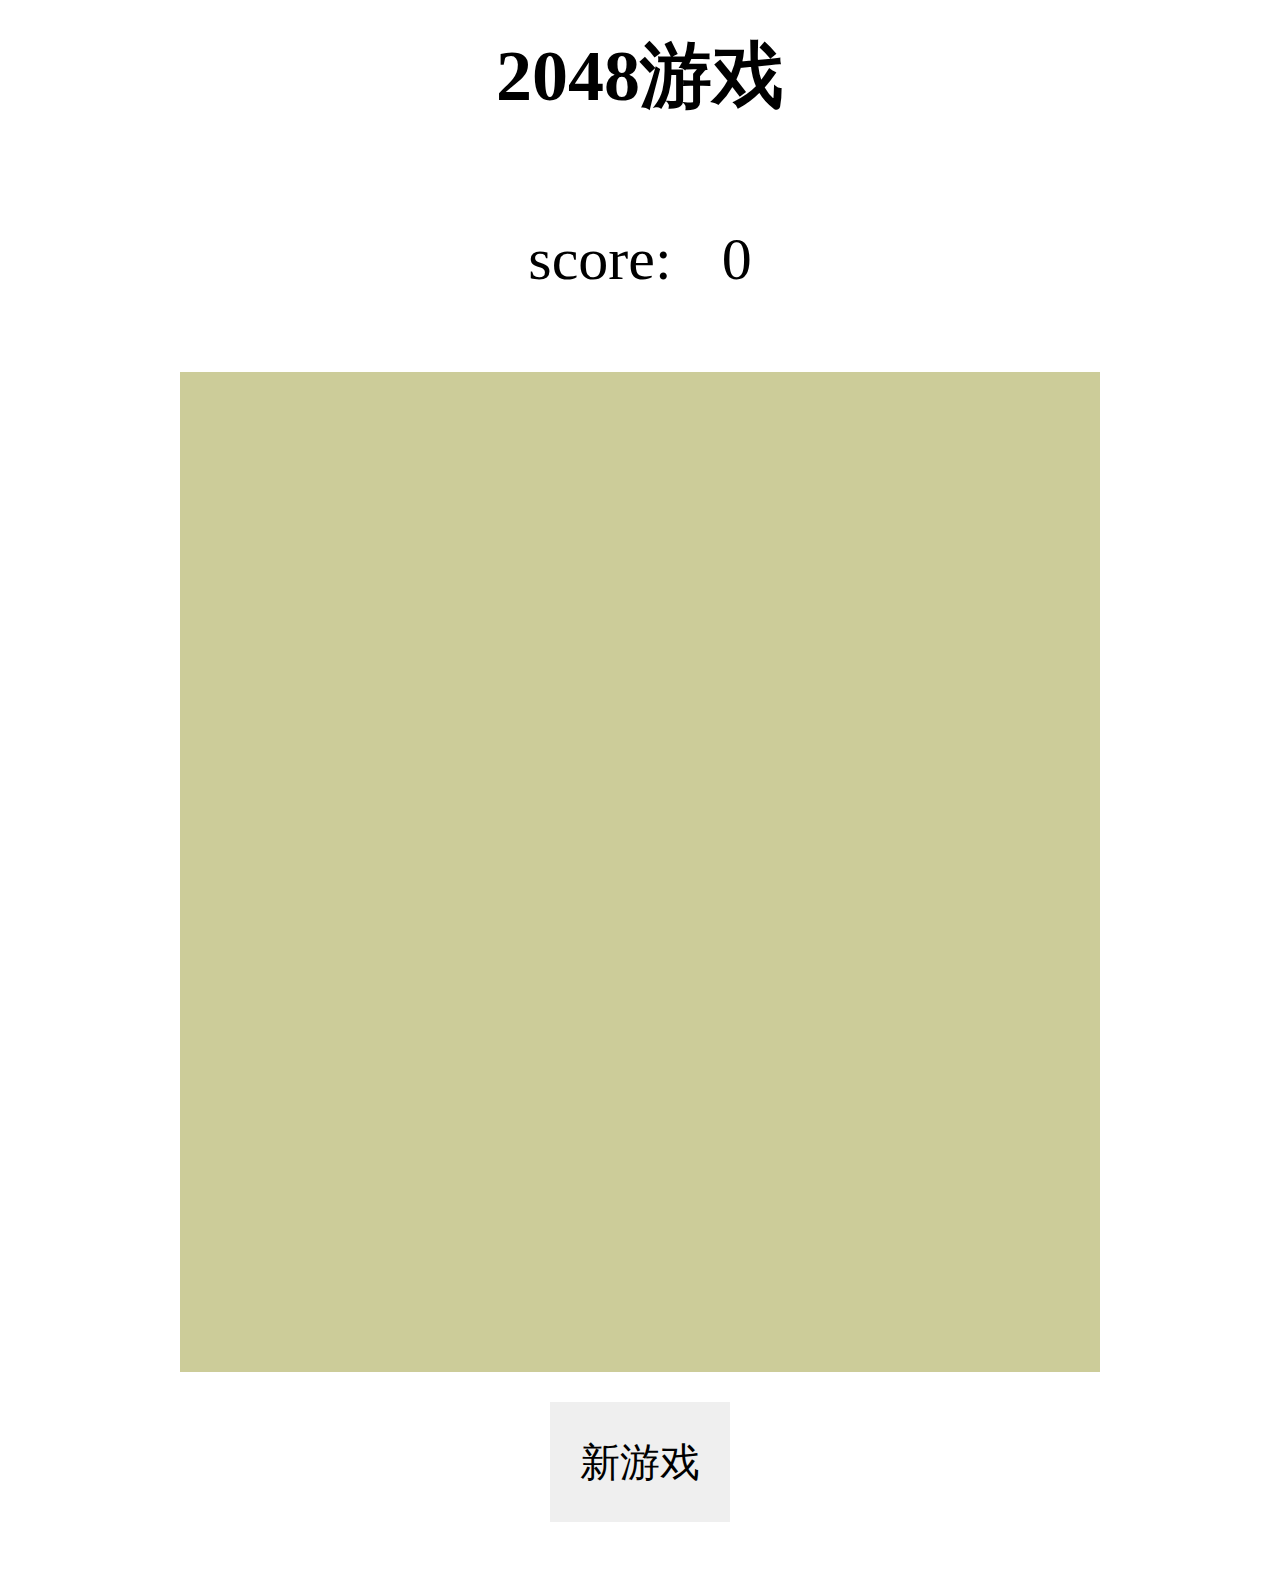
==== index.html @ f59ce2f0 "定义方块类" ====
<!doctype html>
<html>
    <head>
        <title>2048游戏</title>
        <meta charset="utf-8" />
        <meta name="viewport" content="width=device-width,initial-scale=1.0,maximum-scale=1.0,minimum-scale=1.0,user-scalable=no" />
        <link href="assets/css/reset.css" rel="stylesheet" />
        <link href="assets/css/2048.css" rel="stylesheet" />
    </head>
    <body>
        <div id="box2048">
            <h1>2048游戏</h1>
            <div class="info">
                <label>score:</label>
                <span class="score">0</span>
            </div>
            <div class="grid"></div>
            <button class="new-game">新游戏</button>
        </div>

        <script src="assets/js/modules/viewport.js"></script>
        <script src="assets/js/modules/game.js"></script>
        <script src="assets/js/main.js"></script>
    </body>
</html>
---- assets/css/2048.css ----
@charset "utf-8";

#box2048 {
    position: relative;

    width: 5rem;
    padding: .2rem;

    margin: 0 auto;

    -webkit-box-sizing: border-box;
    -moz-box-sizing: border-box;
    box-sizing: border-box;
}

#box2048 .info {
    text-align: center;

    margin-bottom: .3rem;
}

#box2048 h1 {
    font-size: .36rem;
    text-align: center;
}

#box2048 label,
#box2048 .score {
    font-size: .3rem;
}

#box2048 .grid {
    position: relative;

    width: 100%;
    height: 5rem;

    background: #cccc99;
}

#box2048 button {
    display: block;

    padding: .15rem;
    line-height: .3rem;

    font-size: .2rem;

    margin: .15rem auto;
}
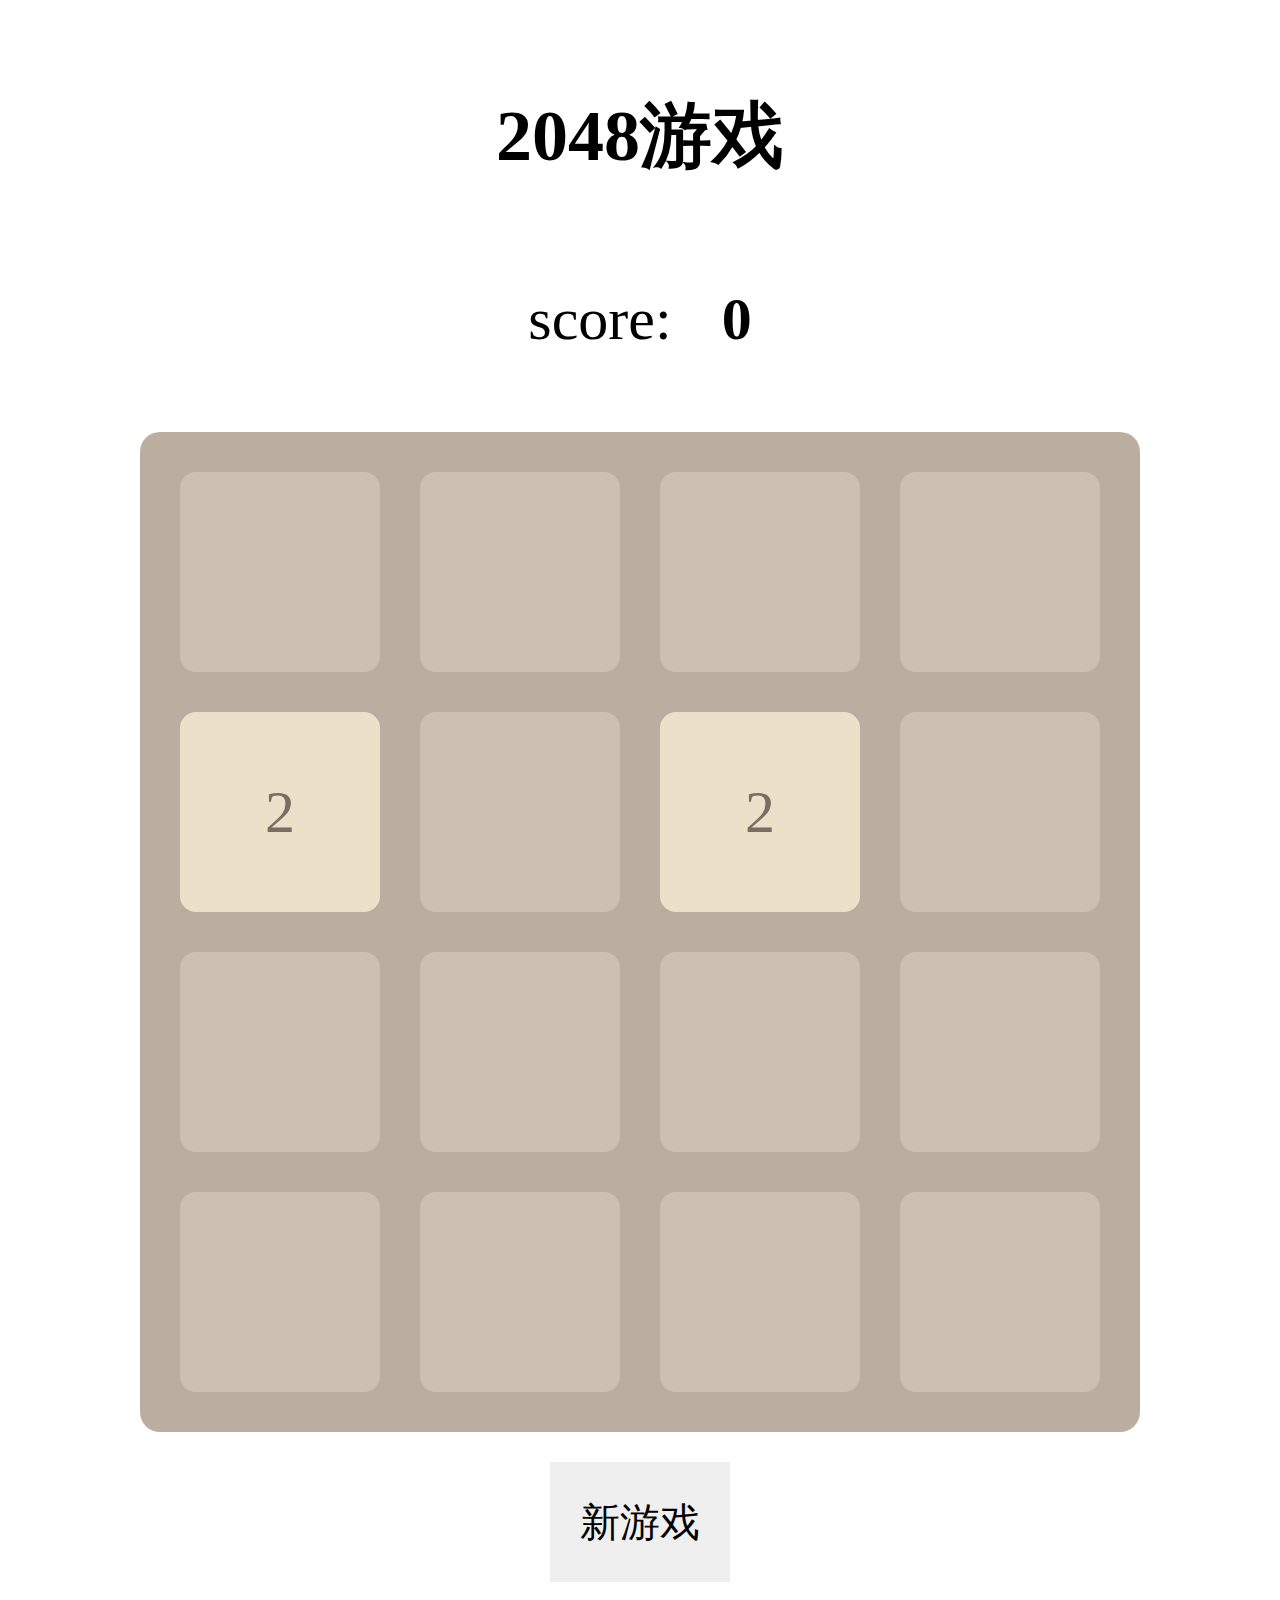
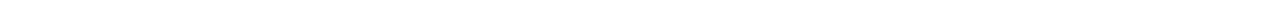
==== commit 955c0357: "1、事件监听模块 finish 2、滑动处理模块 finish" ====
--- a/index.html
+++ b/index.html
@@ -8,18 +8,32 @@
         <link href="assets/css/2048.css" rel="stylesheet" />
     </head>
     <body>
+        <!-- 视图结构 start -->
         <div id="box2048">
             <h1>2048游戏</h1>
             <div class="info">
                 <label>score:</label>
-                <span class="score">0</span>
+                <span class="score"></span>
             </div>
             <div class="grid"></div>
             <button class="new-game">新游戏</button>
         </div>
+        <!-- 视图结构 end -->
 
+        <!-- 模块 start -->
         <script src="assets/js/modules/viewport.js"></script>
-        <script src="assets/js/modules/game.js"></script>
+        <script src="assets/js/modules/event.js"></script>
+        <script src="assets/js/modules/swipe.js"></script>
+        <script src="assets/js/modules/animate.js"></script>
+        <!-- 模块 end -->
+
+        <!-- 类 start -->
+        <script src="assets/js/lib/block.js"></script>
+        <script src="assets/js/lib/blockContainer.js"></script>
+        <!-- 类 end -->
+
+        <!-- 模块 start -->
         <script src="assets/js/main.js"></script>
+        <!-- 模块 end -->
     </body>
 </html>--- a/assets/css/2048.css
+++ b/assets/css/2048.css
@@ -4,7 +4,6 @@
     position: relative;
 
     width: 5rem;
-    padding: .2rem;
 
     margin: 0 auto;
 
@@ -20,6 +19,8 @@
 }
 
 #box2048 h1 {
+    margin-top: .5rem;
+
     font-size: .36rem;
     text-align: center;
 }
@@ -29,13 +30,19 @@
     font-size: .3rem;
 }
 
+#box2048 .score {
+    font-weight: 700;
+}
+
 #box2048 .grid {
     position: relative;
 
     width: 100%;
     height: 5rem;
 
-    background: #cccc99;
+    background: #bbada0;
+
+    border-radius: .1rem;
 }
 
 #box2048 button {
@@ -47,4 +54,24 @@
     font-size: .2rem;
 
     margin: .15rem auto;
+}
+
+#box2048 .cell {
+    position: absolute;
+
+    font-size: .3rem;
+
+    text-align: center;
+    border-radius: .08rem;
+    color: rgb(119, 110, 101);
+    background: #ccc0b3;
+}
+
+#box2048 .state {
+    background: rgb(238, 228, 218);
+    color: rgb(119, 110, 101);
+}
+
+#box2048 .state-2 {
+    background: rgb(237, 224, 200);
 }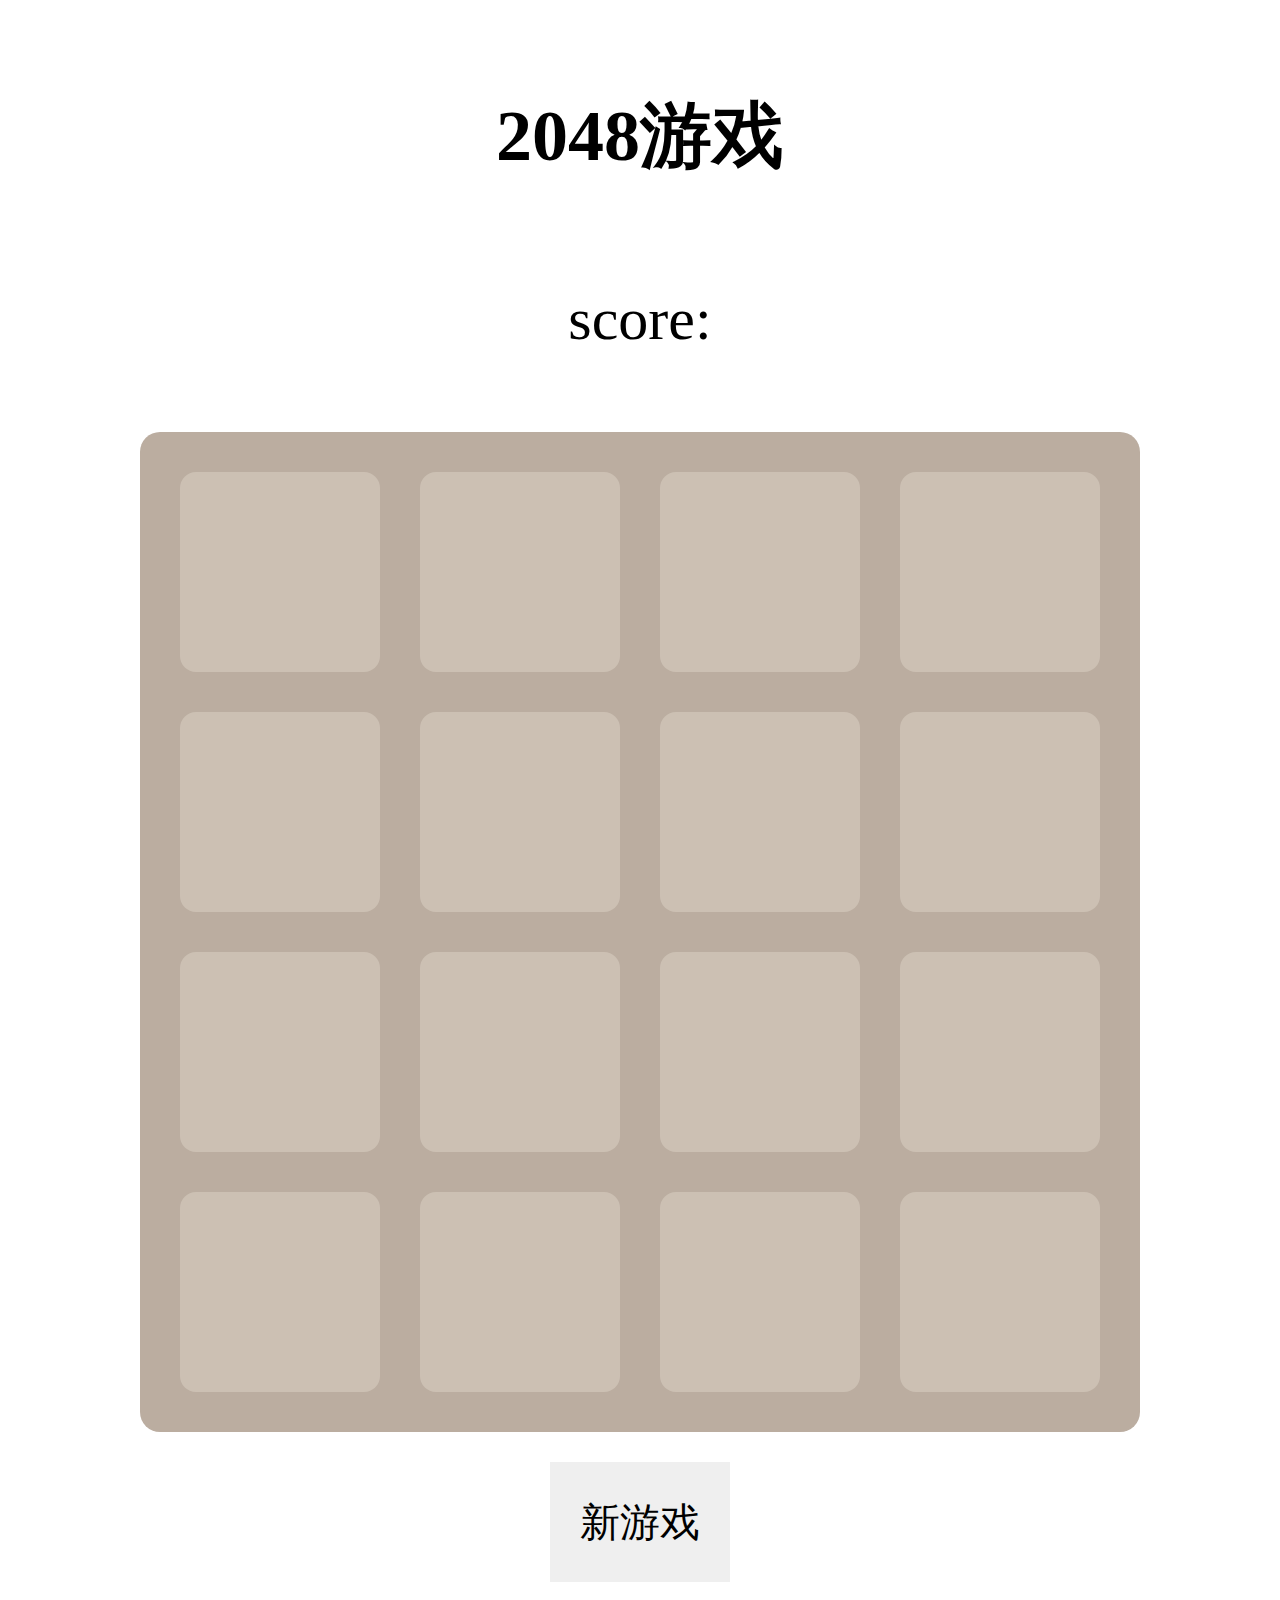
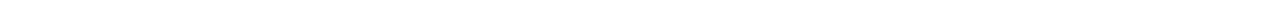
==== commit b4a35af1: "重构游戏" ====
--- a/index.html
+++ b/index.html
@@ -20,20 +20,11 @@
         </div>
         <!-- 视图结构 end -->
 
-        <!-- 模块 start -->
+        <!--script src="assets/js/jquery.js"></script-->
         <script src="assets/js/modules/viewport.js"></script>
-        <script src="assets/js/modules/event.js"></script>
-        <script src="assets/js/modules/swipe.js"></script>
-        <script src="assets/js/modules/animate.js"></script>
-        <!-- 模块 end -->
 
-        <!-- 类 start -->
-        <script src="assets/js/lib/block.js"></script>
-        <script src="assets/js/lib/blockContainer.js"></script>
-        <!-- 类 end -->
-
-        <!-- 模块 start -->
+        <script src="assets/js/lib/layout_square.js"></script>
+        <script src="assets/js/lib/canvas.js"></script>
         <script src="assets/js/main.js"></script>
-        <!-- 模块 end -->
     </body>
 </html>--- a/assets/css/2048.css
+++ b/assets/css/2048.css
@@ -56,22 +56,21 @@
     margin: .15rem auto;
 }
 
-#box2048 .cell {
+#box2048 .layout-square {
     position: absolute;
 
     font-size: .3rem;
 
     text-align: center;
     border-radius: .08rem;
-    color: rgb(119, 110, 101);
     background: #ccc0b3;
 }
 
-#box2048 .state {
-    background: rgb(238, 228, 218);
-    color: rgb(119, 110, 101);
-}
+/*#box2048 .state {*/
+    /*background: rgb(238, 228, 218);*/
+    /*color: rgb(119, 110, 101);*/
+/*}*/
 
-#box2048 .state-2 {
-    background: rgb(237, 224, 200);
-}+/*#box2048 .state-2 {*/
+    /*background: rgb(237, 224, 200);*/
+/*}*/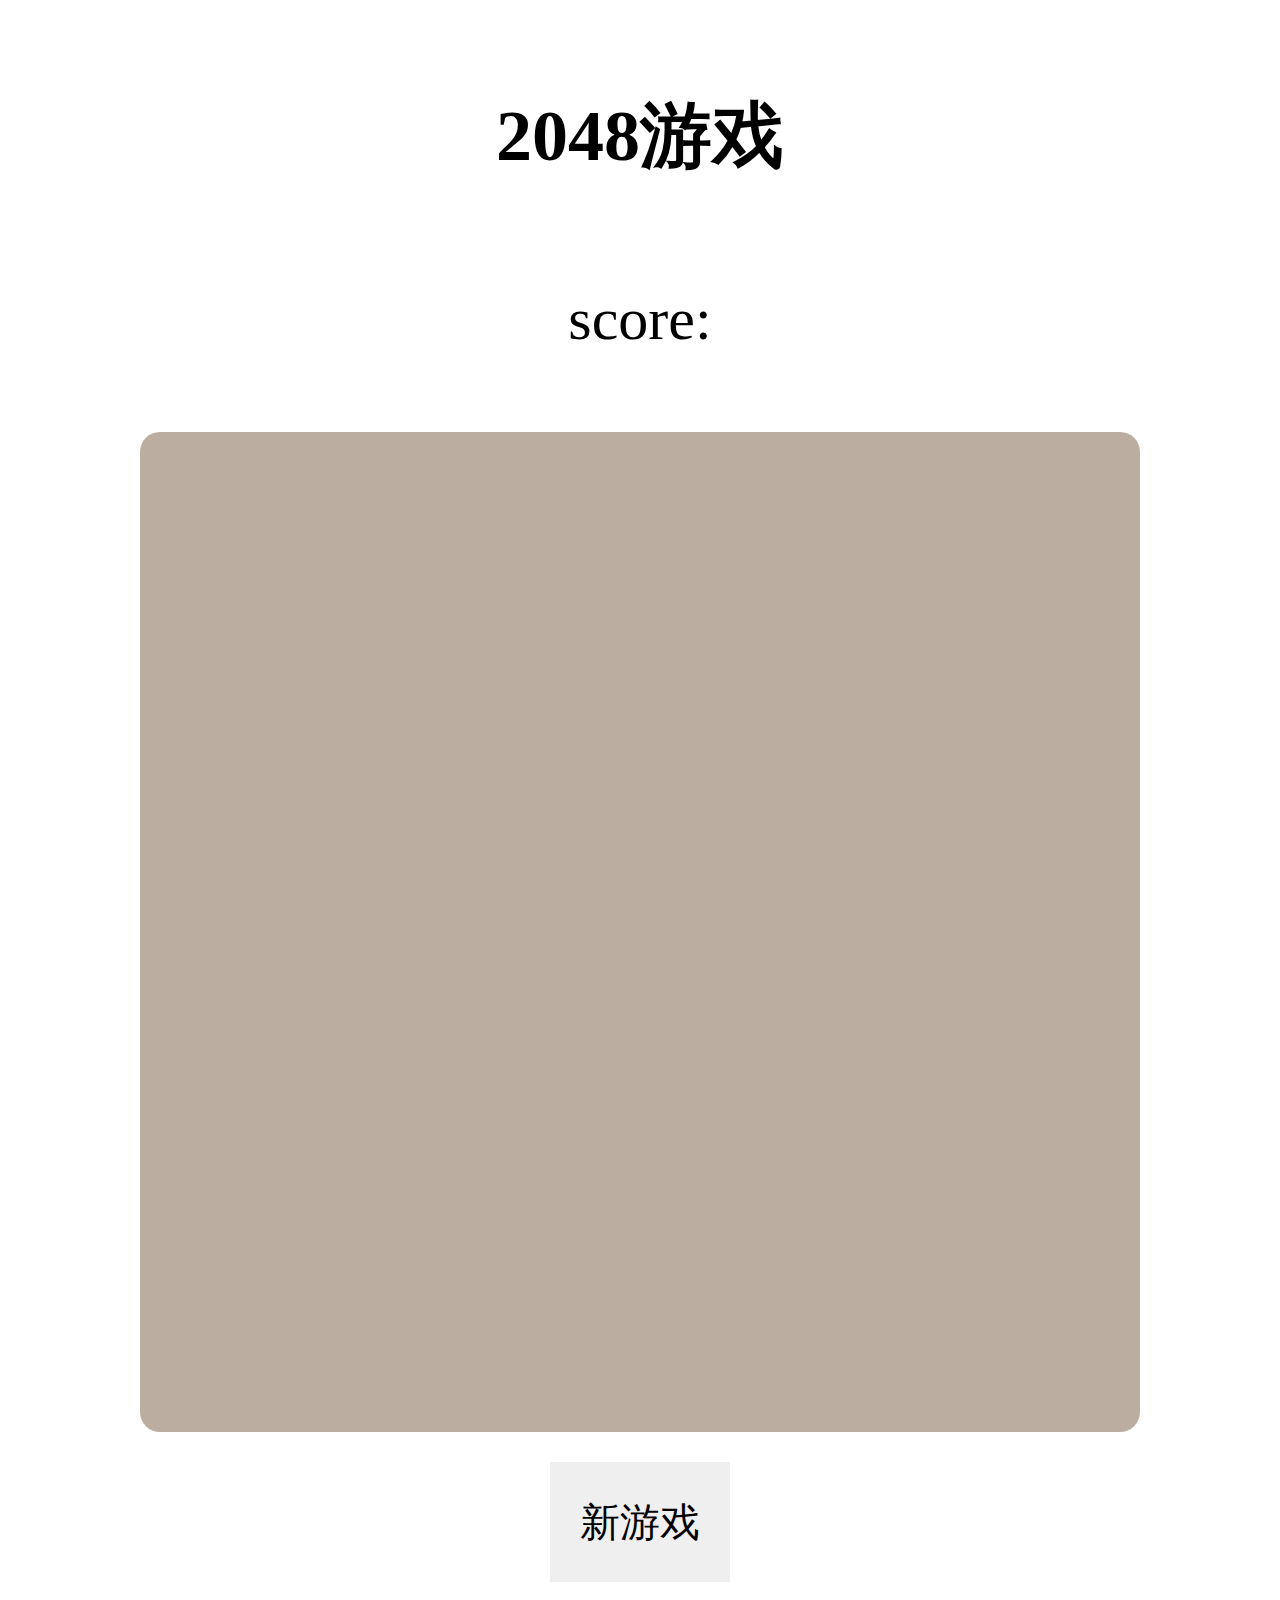
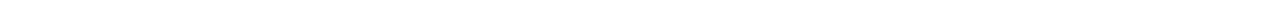
==== commit eaae8576: "滑动处理finish 事件绑定finish 增加动画" ====
--- a/index.html
+++ b/index.html
@@ -20,10 +20,16 @@
         </div>
         <!-- 视图结构 end -->
 
-        <!--script src="assets/js/jquery.js"></script-->
+        <script src="assets/js/jquery.js"></script>
         <script src="assets/js/modules/viewport.js"></script>
 
+        <script src="assets/js/lib/square.js"></script>
         <script src="assets/js/lib/layout_square.js"></script>
+        <script src="assets/js/lib/number_square.js"></script>
+
+        <script src="assets/js/modules/event.js"></script>
+        <script src="assets/js/modules/swipe.js"></script>
+
         <script src="assets/js/lib/canvas.js"></script>
         <script src="assets/js/main.js"></script>
     </body>
--- a/assets/css/2048.css
+++ b/assets/css/2048.css
@@ -59,11 +59,21 @@
 #box2048 .layout-square {
     position: absolute;
 
-    font-size: .3rem;
-
-    text-align: center;
     border-radius: .08rem;
     background: #ccc0b3;
+}
+
+#box2048 .number-square {
+    position: absolute;
+
+    line-height: 1rem;
+    font-size: .3rem;
+    color: #fff;
+    border-radius: .08rem;
+    text-align: center;
+
+    -webkit-transition: left .15s,top .15s,width .15s,height .15s;
+    transition: left .15s,top .15s,width .15s,height .15s;
 }
 
 /*#box2048 .state {*/
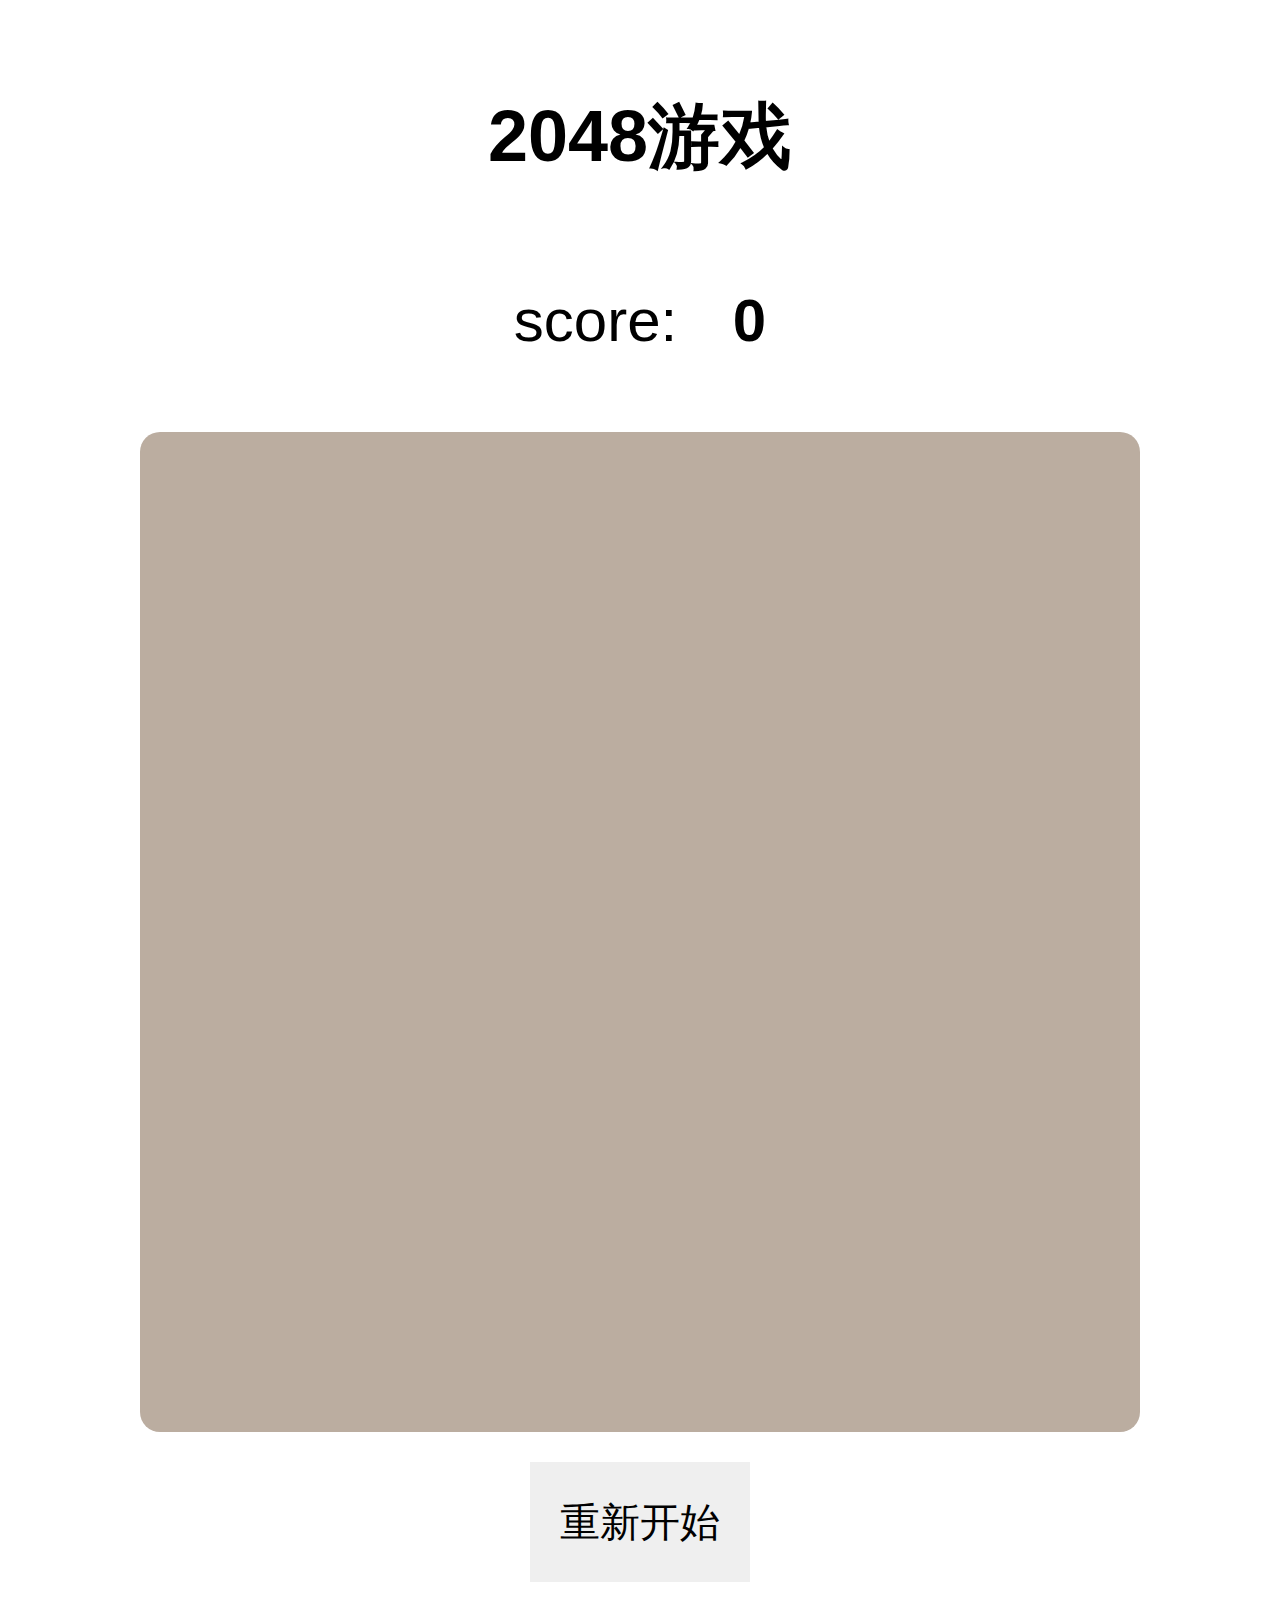
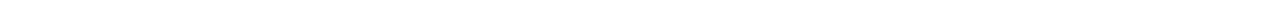
==== commit 05df1cb1: "clearfix" ====
--- a/index.html
+++ b/index.html
@@ -6,6 +6,19 @@
         <meta name="viewport" content="width=device-width,initial-scale=1.0,maximum-scale=1.0,minimum-scale=1.0,user-scalable=no" />
         <link href="assets/css/reset.css" rel="stylesheet" />
         <link href="assets/css/2048.css" rel="stylesheet" />
+
+        <!-- 视图结构 end -->
+        <script src="assets/js/modules/viewport.js"></script>
+        <script src="http://apps.bdimg.com/libs/jquery/2.1.4/jquery.js"></script>
+        <script src="assets/js/lib/square.js"></script>
+        <script src="assets/js/lib/layout_square.js"></script>
+        <script src="assets/js/lib/number_square.js"></script>
+
+        <script src="assets/js/modules/event.js"></script>
+        <script src="assets/js/modules/swipe.js"></script>
+
+        <script src="assets/js/lib/canvas.js"></script>
+        <script src="assets/js/main.js"></script>
     </head>
     <body>
         <!-- 视图结构 start -->
@@ -16,21 +29,7 @@
                 <span class="score"></span>
             </div>
             <div class="grid"></div>
-            <button class="new-game">新游戏</button>
+            <button class="new-game">重新开始</button>
         </div>
-        <!-- 视图结构 end -->
-
-        <script src="assets/js/jquery.js"></script>
-        <script src="assets/js/modules/viewport.js"></script>
-
-        <script src="assets/js/lib/square.js"></script>
-        <script src="assets/js/lib/layout_square.js"></script>
-        <script src="assets/js/lib/number_square.js"></script>
-
-        <script src="assets/js/modules/event.js"></script>
-        <script src="assets/js/modules/swipe.js"></script>
-
-        <script src="assets/js/lib/canvas.js"></script>
-        <script src="assets/js/main.js"></script>
     </body>
 </html>--- a/assets/css/2048.css
+++ b/assets/css/2048.css
@@ -71,16 +71,4 @@
     color: #fff;
     border-radius: .08rem;
     text-align: center;
-
-    -webkit-transition: left .15s,top .15s,width .15s,height .15s;
-    transition: left .15s,top .15s,width .15s,height .15s;
-}
-
-/*#box2048 .state {*/
-    /*background: rgb(238, 228, 218);*/
-    /*color: rgb(119, 110, 101);*/
-/*}*/
-
-/*#box2048 .state-2 {*/
-    /*background: rgb(237, 224, 200);*/
-/*}*/+}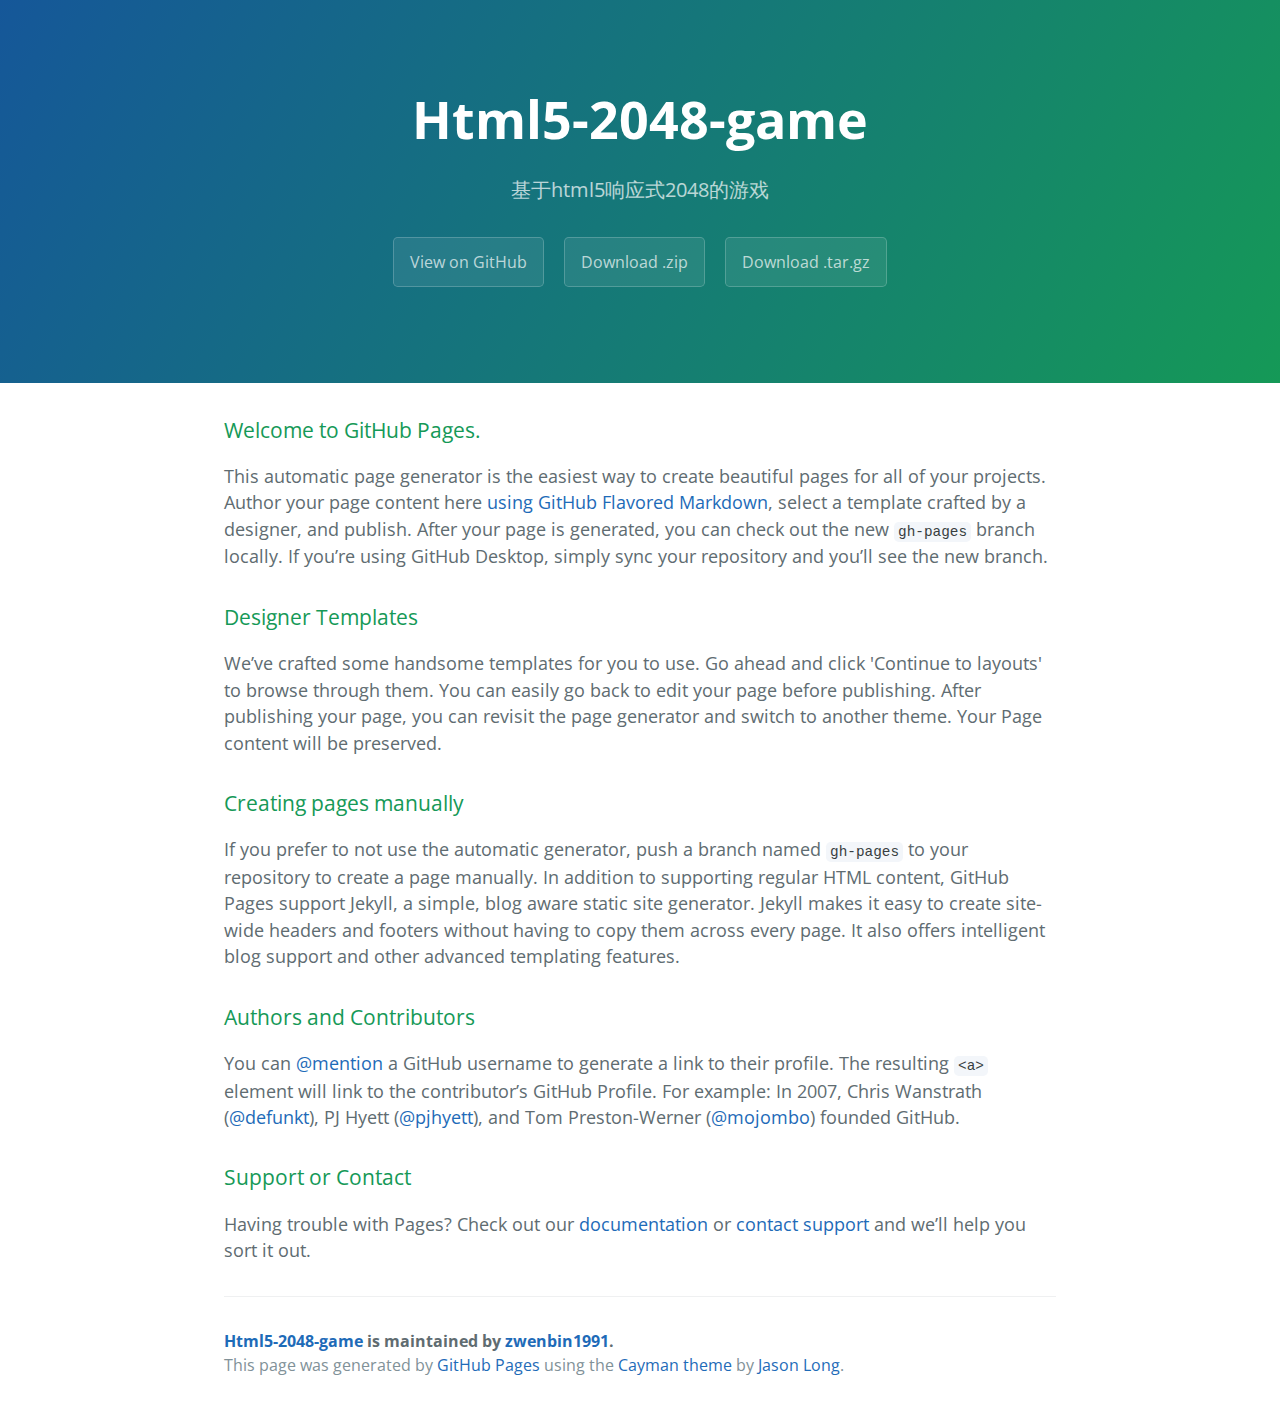
==== commit bcc4587d: "Create gh-pages branch via GitHub" ====
--- a/index.html
+++ b/index.html
@@ -1,35 +1,57 @@
-<!doctype html>
-<html>
-    <head>
-        <title>2048游戏</title>
-        <meta charset="utf-8" />
-        <meta name="viewport" content="width=device-width,initial-scale=1.0,maximum-scale=1.0,minimum-scale=1.0,user-scalable=no" />
-        <link href="assets/css/reset.css" rel="stylesheet" />
-        <link href="assets/css/2048.css" rel="stylesheet" />
+<!DOCTYPE html>
+<html lang="en-us">
+  <head>
+    <meta charset="UTF-8">
+    <title>Html5-2048-game by zwenbin1991</title>
+    <meta name="viewport" content="width=device-width, initial-scale=1">
+    <link rel="stylesheet" type="text/css" href="stylesheets/normalize.css" media="screen">
+    <link href='https://fonts.googleapis.com/css?family=Open+Sans:400,700' rel='stylesheet' type='text/css'>
+    <link rel="stylesheet" type="text/css" href="stylesheets/stylesheet.css" media="screen">
+    <link rel="stylesheet" type="text/css" href="stylesheets/github-light.css" media="screen">
+  </head>
+  <body>
+    <section class="page-header">
+      <h1 class="project-name">Html5-2048-game</h1>
+      <h2 class="project-tagline">基于html5响应式2048的游戏</h2>
+      <a href="https://github.com/zwenbin1991/html5-2048-game" class="btn">View on GitHub</a>
+      <a href="https://github.com/zwenbin1991/html5-2048-game/zipball/master" class="btn">Download .zip</a>
+      <a href="https://github.com/zwenbin1991/html5-2048-game/tarball/master" class="btn">Download .tar.gz</a>
+    </section>
 
-        <!-- 视图结构 end -->
-        <script src="assets/js/modules/viewport.js"></script>
-        <script src="http://apps.bdimg.com/libs/jquery/2.1.4/jquery.js"></script>
-        <script src="assets/js/lib/square.js"></script>
-        <script src="assets/js/lib/layout_square.js"></script>
-        <script src="assets/js/lib/number_square.js"></script>
+    <section class="main-content">
+      <h3>
+<a id="welcome-to-github-pages" class="anchor" href="#welcome-to-github-pages" aria-hidden="true"><span aria-hidden="true" class="octicon octicon-link"></span></a>Welcome to GitHub Pages.</h3>
 
-        <script src="assets/js/modules/event.js"></script>
-        <script src="assets/js/modules/swipe.js"></script>
+<p>This automatic page generator is the easiest way to create beautiful pages for all of your projects. Author your page content here <a href="https://guides.github.com/features/mastering-markdown/">using GitHub Flavored Markdown</a>, select a template crafted by a designer, and publish. After your page is generated, you can check out the new <code>gh-pages</code> branch locally. If you’re using GitHub Desktop, simply sync your repository and you’ll see the new branch.</p>
 
-        <script src="assets/js/lib/canvas.js"></script>
-        <script src="assets/js/main.js"></script>
-    </head>
-    <body>
-        <!-- 视图结构 start -->
-        <div id="box2048">
-            <h1>2048游戏</h1>
-            <div class="info">
-                <label>score:</label>
-                <span class="score"></span>
-            </div>
-            <div class="grid"></div>
-            <button class="new-game">重新开始</button>
-        </div>
-    </body>
-</html>+<h3>
+<a id="designer-templates" class="anchor" href="#designer-templates" aria-hidden="true"><span aria-hidden="true" class="octicon octicon-link"></span></a>Designer Templates</h3>
+
+<p>We’ve crafted some handsome templates for you to use. Go ahead and click 'Continue to layouts' to browse through them. You can easily go back to edit your page before publishing. After publishing your page, you can revisit the page generator and switch to another theme. Your Page content will be preserved.</p>
+
+<h3>
+<a id="creating-pages-manually" class="anchor" href="#creating-pages-manually" aria-hidden="true"><span aria-hidden="true" class="octicon octicon-link"></span></a>Creating pages manually</h3>
+
+<p>If you prefer to not use the automatic generator, push a branch named <code>gh-pages</code> to your repository to create a page manually. In addition to supporting regular HTML content, GitHub Pages support Jekyll, a simple, blog aware static site generator. Jekyll makes it easy to create site-wide headers and footers without having to copy them across every page. It also offers intelligent blog support and other advanced templating features.</p>
+
+<h3>
+<a id="authors-and-contributors" class="anchor" href="#authors-and-contributors" aria-hidden="true"><span aria-hidden="true" class="octicon octicon-link"></span></a>Authors and Contributors</h3>
+
+<p>You can <a href="https://help.github.com/articles/basic-writing-and-formatting-syntax/#mentioning-users-and-teams" class="user-mention">@mention</a> a GitHub username to generate a link to their profile. The resulting <code>&lt;a&gt;</code> element will link to the contributor’s GitHub Profile. For example: In 2007, Chris Wanstrath (<a href="https://github.com/defunkt" class="user-mention">@defunkt</a>), PJ Hyett (<a href="https://github.com/pjhyett" class="user-mention">@pjhyett</a>), and Tom Preston-Werner (<a href="https://github.com/mojombo" class="user-mention">@mojombo</a>) founded GitHub.</p>
+
+<h3>
+<a id="support-or-contact" class="anchor" href="#support-or-contact" aria-hidden="true"><span aria-hidden="true" class="octicon octicon-link"></span></a>Support or Contact</h3>
+
+<p>Having trouble with Pages? Check out our <a href="https://help.github.com/pages">documentation</a> or <a href="https://github.com/contact">contact support</a> and we’ll help you sort it out.</p>
+
+      <footer class="site-footer">
+        <span class="site-footer-owner"><a href="https://github.com/zwenbin1991/html5-2048-game">Html5-2048-game</a> is maintained by <a href="https://github.com/zwenbin1991">zwenbin1991</a>.</span>
+
+        <span class="site-footer-credits">This page was generated by <a href="https://pages.github.com">GitHub Pages</a> using the <a href="https://github.com/jasonlong/cayman-theme">Cayman theme</a> by <a href="https://twitter.com/jasonlong">Jason Long</a>.</span>
+      </footer>
+
+    </section>
+
+  
+  </body>
+</html>
--- a/stylesheets/stylesheet.css
+++ b/stylesheets/stylesheet.css
@@ -0,0 +1,245 @@
+* {
+  box-sizing: border-box; }
+
+body {
+  padding: 0;
+  margin: 0;
+  font-family: "Open Sans", "Helvetica Neue", Helvetica, Arial, sans-serif;
+  font-size: 16px;
+  line-height: 1.5;
+  color: #606c71; }
+
+a {
+  color: #1e6bb8;
+  text-decoration: none; }
+  a:hover {
+    text-decoration: underline; }
+
+.btn {
+  display: inline-block;
+  margin-bottom: 1rem;
+  color: rgba(255, 255, 255, 0.7);
+  background-color: rgba(255, 255, 255, 0.08);
+  border-color: rgba(255, 255, 255, 0.2);
+  border-style: solid;
+  border-width: 1px;
+  border-radius: 0.3rem;
+  transition: color 0.2s, background-color 0.2s, border-color 0.2s; }
+  .btn + .btn {
+    margin-left: 1rem; }
+
+.btn:hover {
+  color: rgba(255, 255, 255, 0.8);
+  text-decoration: none;
+  background-color: rgba(255, 255, 255, 0.2);
+  border-color: rgba(255, 255, 255, 0.3); }
+
+@media screen and (min-width: 64em) {
+  .btn {
+    padding: 0.75rem 1rem; } }
+
+@media screen and (min-width: 42em) and (max-width: 64em) {
+  .btn {
+    padding: 0.6rem 0.9rem;
+    font-size: 0.9rem; } }
+
+@media screen and (max-width: 42em) {
+  .btn {
+    display: block;
+    width: 100%;
+    padding: 0.75rem;
+    font-size: 0.9rem; }
+    .btn + .btn {
+      margin-top: 1rem;
+      margin-left: 0; } }
+
+.page-header {
+  color: #fff;
+  text-align: center;
+  background-color: #159957;
+  background-image: linear-gradient(120deg, #155799, #159957); }
+
+@media screen and (min-width: 64em) {
+  .page-header {
+    padding: 5rem 6rem; } }
+
+@media screen and (min-width: 42em) and (max-width: 64em) {
+  .page-header {
+    padding: 3rem 4rem; } }
+
+@media screen and (max-width: 42em) {
+  .page-header {
+    padding: 2rem 1rem; } }
+
+.project-name {
+  margin-top: 0;
+  margin-bottom: 0.1rem; }
+
+@media screen and (min-width: 64em) {
+  .project-name {
+    font-size: 3.25rem; } }
+
+@media screen and (min-width: 42em) and (max-width: 64em) {
+  .project-name {
+    font-size: 2.25rem; } }
+
+@media screen and (max-width: 42em) {
+  .project-name {
+    font-size: 1.75rem; } }
+
+.project-tagline {
+  margin-bottom: 2rem;
+  font-weight: normal;
+  opacity: 0.7; }
+
+@media screen and (min-width: 64em) {
+  .project-tagline {
+    font-size: 1.25rem; } }
+
+@media screen and (min-width: 42em) and (max-width: 64em) {
+  .project-tagline {
+    font-size: 1.15rem; } }
+
+@media screen and (max-width: 42em) {
+  .project-tagline {
+    font-size: 1rem; } }
+
+.main-content :first-child {
+  margin-top: 0; }
+.main-content img {
+  max-width: 100%; }
+.main-content h1, .main-content h2, .main-content h3, .main-content h4, .main-content h5, .main-content h6 {
+  margin-top: 2rem;
+  margin-bottom: 1rem;
+  font-weight: normal;
+  color: #159957; }
+.main-content p {
+  margin-bottom: 1em; }
+.main-content code {
+  padding: 2px 4px;
+  font-family: Consolas, "Liberation Mono", Menlo, Courier, monospace;
+  font-size: 0.9rem;
+  color: #383e41;
+  background-color: #f3f6fa;
+  border-radius: 0.3rem; }
+.main-content pre {
+  padding: 0.8rem;
+  margin-top: 0;
+  margin-bottom: 1rem;
+  font: 1rem Consolas, "Liberation Mono", Menlo, Courier, monospace;
+  color: #567482;
+  word-wrap: normal;
+  background-color: #f3f6fa;
+  border: solid 1px #dce6f0;
+  border-radius: 0.3rem; }
+  .main-content pre > code {
+    padding: 0;
+    margin: 0;
+    font-size: 0.9rem;
+    color: #567482;
+    word-break: normal;
+    white-space: pre;
+    background: transparent;
+    border: 0; }
+.main-content .highlight {
+  margin-bottom: 1rem; }
+  .main-content .highlight pre {
+    margin-bottom: 0;
+    word-break: normal; }
+.main-content .highlight pre, .main-content pre {
+  padding: 0.8rem;
+  overflow: auto;
+  font-size: 0.9rem;
+  line-height: 1.45;
+  border-radius: 0.3rem; }
+.main-content pre code, .main-content pre tt {
+  display: inline;
+  max-width: initial;
+  padding: 0;
+  margin: 0;
+  overflow: initial;
+  line-height: inherit;
+  word-wrap: normal;
+  background-color: transparent;
+  border: 0; }
+  .main-content pre code:before, .main-content pre code:after, .main-content pre tt:before, .main-content pre tt:after {
+    content: normal; }
+.main-content ul, .main-content ol {
+  margin-top: 0; }
+.main-content blockquote {
+  padding: 0 1rem;
+  margin-left: 0;
+  color: #819198;
+  border-left: 0.3rem solid #dce6f0; }
+  .main-content blockquote > :first-child {
+    margin-top: 0; }
+  .main-content blockquote > :last-child {
+    margin-bottom: 0; }
+.main-content table {
+  display: block;
+  width: 100%;
+  overflow: auto;
+  word-break: normal;
+  word-break: keep-all; }
+  .main-content table th {
+    font-weight: bold; }
+  .main-content table th, .main-content table td {
+    padding: 0.5rem 1rem;
+    border: 1px solid #e9ebec; }
+.main-content dl {
+  padding: 0; }
+  .main-content dl dt {
+    padding: 0;
+    margin-top: 1rem;
+    font-size: 1rem;
+    font-weight: bold; }
+  .main-content dl dd {
+    padding: 0;
+    margin-bottom: 1rem; }
+.main-content hr {
+  height: 2px;
+  padding: 0;
+  margin: 1rem 0;
+  background-color: #eff0f1;
+  border: 0; }
+
+@media screen and (min-width: 64em) {
+  .main-content {
+    max-width: 64rem;
+    padding: 2rem 6rem;
+    margin: 0 auto;
+    font-size: 1.1rem; } }
+
+@media screen and (min-width: 42em) and (max-width: 64em) {
+  .main-content {
+    padding: 2rem 4rem;
+    font-size: 1.1rem; } }
+
+@media screen and (max-width: 42em) {
+  .main-content {
+    padding: 2rem 1rem;
+    font-size: 1rem; } }
+
+.site-footer {
+  padding-top: 2rem;
+  margin-top: 2rem;
+  border-top: solid 1px #eff0f1; }
+
+.site-footer-owner {
+  display: block;
+  font-weight: bold; }
+
+.site-footer-credits {
+  color: #819198; }
+
+@media screen and (min-width: 64em) {
+  .site-footer {
+    font-size: 1rem; } }
+
+@media screen and (min-width: 42em) and (max-width: 64em) {
+  .site-footer {
+    font-size: 1rem; } }
+
+@media screen and (max-width: 42em) {
+  .site-footer {
+    font-size: 0.9rem; } }
--- a/stylesheets/github-light.css
+++ b/stylesheets/github-light.css
@@ -0,0 +1,124 @@
+/*
+The MIT License (MIT)
+
+Copyright (c) 2015 GitHub, Inc.
+
+Permission is hereby granted, free of charge, to any person obtaining a copy
+of this software and associated documentation files (the "Software"), to deal
+in the Software without restriction, including without limitation the rights
+to use, copy, modify, merge, publish, distribute, sublicense, and/or sell
+copies of the Software, and to permit persons to whom the Software is
+furnished to do so, subject to the following conditions:
+
+The above copyright notice and this permission notice shall be included in all
+copies or substantial portions of the Software.
+
+THE SOFTWARE IS PROVIDED "AS IS", WITHOUT WARRANTY OF ANY KIND, EXPRESS OR
+IMPLIED, INCLUDING BUT NOT LIMITED TO THE WARRANTIES OF MERCHANTABILITY,
+FITNESS FOR A PARTICULAR PURPOSE AND NONINFRINGEMENT. IN NO EVENT SHALL THE
+AUTHORS OR COPYRIGHT HOLDERS BE LIABLE FOR ANY CLAIM, DAMAGES OR OTHER
+LIABILITY, WHETHER IN AN ACTION OF CONTRACT, TORT OR OTHERWISE, ARISING FROM,
+OUT OF OR IN CONNECTION WITH THE SOFTWARE OR THE USE OR OTHER DEALINGS IN THE
+SOFTWARE.
+
+*/
+
+.pl-c /* comment */ {
+  color: #969896;
+}
+
+.pl-c1      /* constant, markup.raw, meta.diff.header, meta.module-reference, meta.property-name, support, support.constant, support.variable, variable.other.constant */,
+.pl-s .pl-v /* string variable */ {
+  color: #0086b3;
+}
+
+.pl-e  /* entity */,
+.pl-en /* entity.name */ {
+  color: #795da3;
+}
+
+.pl-s .pl-s1 /* string source */,
+.pl-smi      /* storage.modifier.import, storage.modifier.package, storage.type.java, variable.other, variable.parameter.function */ {
+  color: #333;
+}
+
+.pl-ent /* entity.name.tag */ {
+  color: #63a35c;
+}
+
+.pl-k /* keyword, storage, storage.type */ {
+  color: #a71d5d;
+}
+
+.pl-pds              /* punctuation.definition.string, string.regexp.character-class */,
+.pl-s                /* string */,
+.pl-s .pl-pse .pl-s1 /* string punctuation.section.embedded source */,
+.pl-sr               /* string.regexp */,
+.pl-sr .pl-cce       /* string.regexp constant.character.escape */,
+.pl-sr .pl-sra       /* string.regexp string.regexp.arbitrary-repitition */,
+.pl-sr .pl-sre       /* string.regexp source.ruby.embedded */ {
+  color: #183691;
+}
+
+.pl-v /* variable */ {
+  color: #ed6a43;
+}
+
+.pl-id /* invalid.deprecated */ {
+  color: #b52a1d;
+}
+
+.pl-ii /* invalid.illegal */ {
+  background-color: #b52a1d;
+  color: #f8f8f8;
+}
+
+.pl-sr .pl-cce /* string.regexp constant.character.escape */ {
+  color: #63a35c;
+  font-weight: bold;
+}
+
+.pl-ml /* markup.list */ {
+  color: #693a17;
+}
+
+.pl-mh        /* markup.heading */,
+.pl-mh .pl-en /* markup.heading entity.name */,
+.pl-ms        /* meta.separator */ {
+  color: #1d3e81;
+  font-weight: bold;
+}
+
+.pl-mq /* markup.quote */ {
+  color: #008080;
+}
+
+.pl-mi /* markup.italic */ {
+  color: #333;
+  font-style: italic;
+}
+
+.pl-mb /* markup.bold */ {
+  color: #333;
+  font-weight: bold;
+}
+
+.pl-md /* markup.deleted, meta.diff.header.from-file */ {
+  background-color: #ffecec;
+  color: #bd2c00;
+}
+
+.pl-mi1 /* markup.inserted, meta.diff.header.to-file */ {
+  background-color: #eaffea;
+  color: #55a532;
+}
+
+.pl-mdr /* meta.diff.range */ {
+  color: #795da3;
+  font-weight: bold;
+}
+
+.pl-mo /* meta.output */ {
+  color: #1d3e81;
+}
+
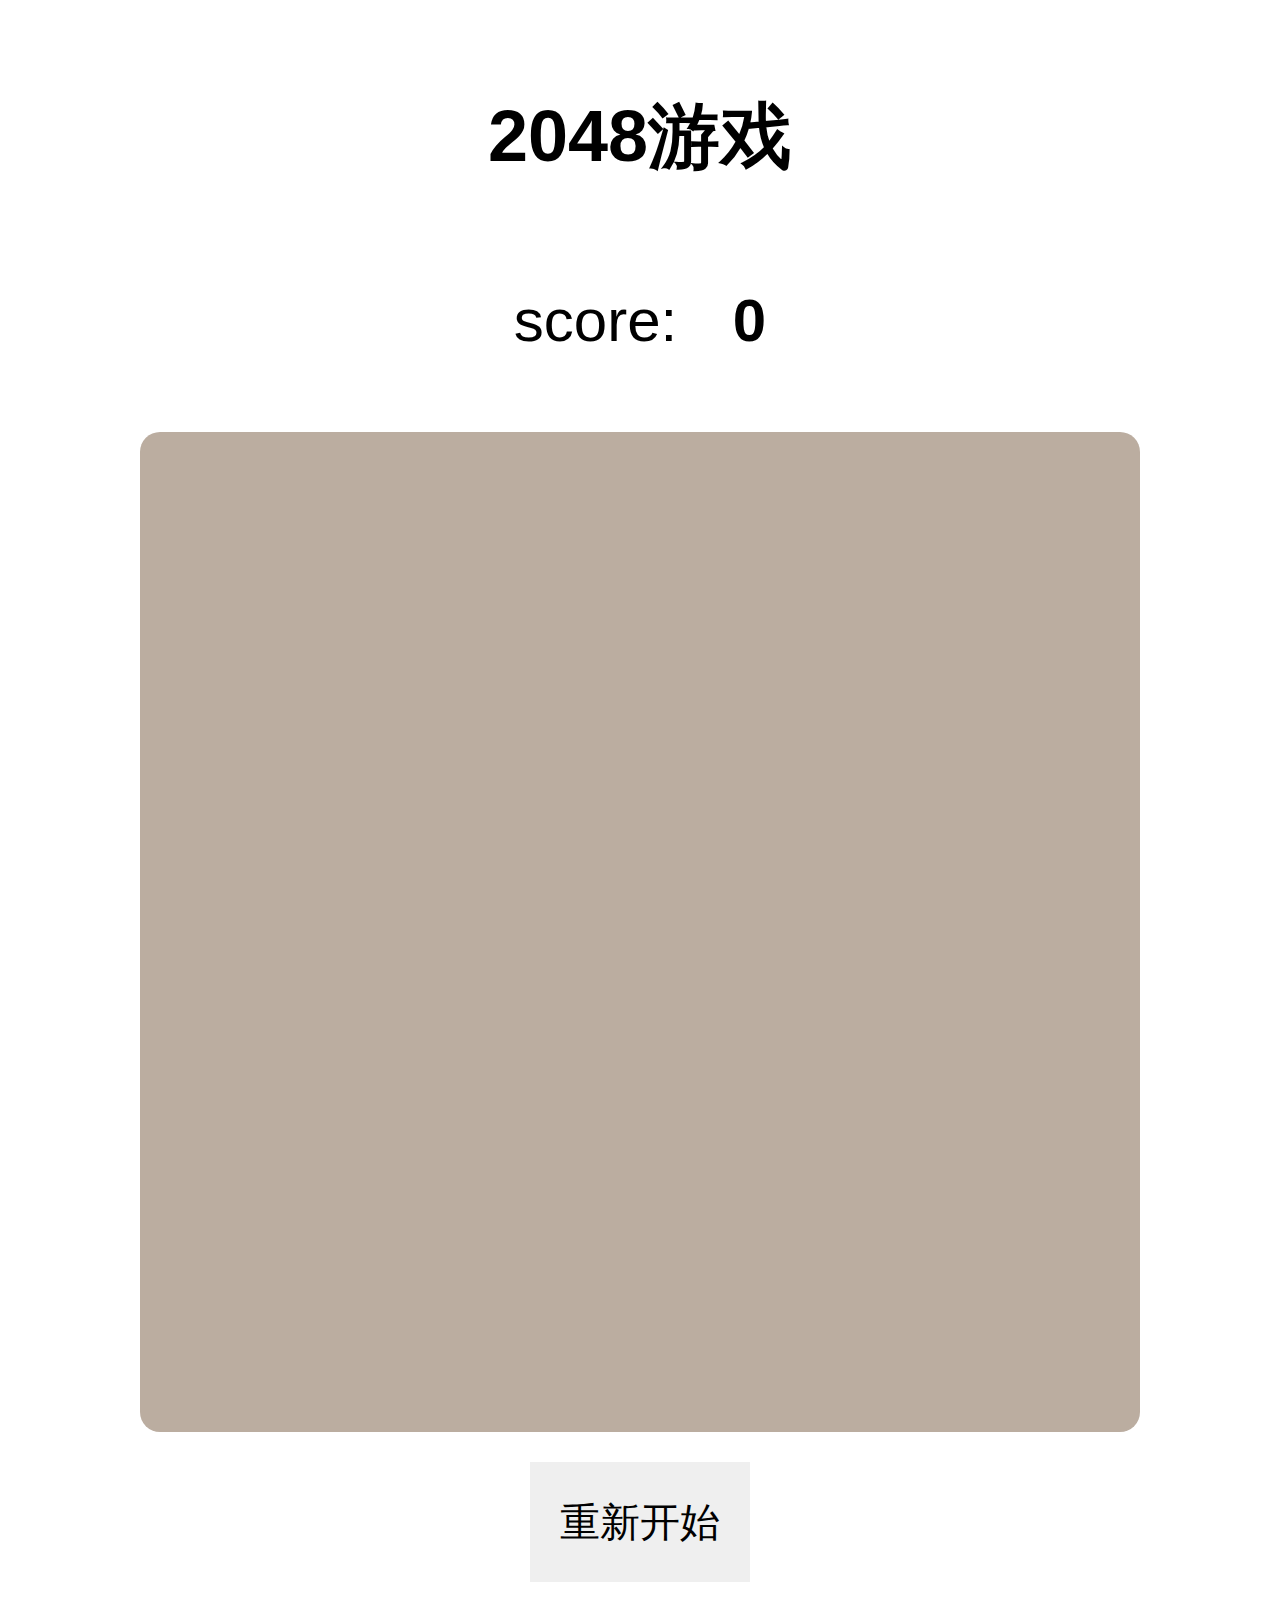
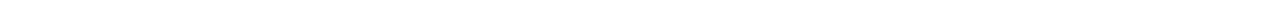
==== commit 58ac1780: "修改jquery引用min版" ====
--- a/index.html
+++ b/index.html
@@ -1,57 +1,35 @@
-<!DOCTYPE html>
-<html lang="en-us">
-  <head>
-    <meta charset="UTF-8">
-    <title>Html5-2048-game by zwenbin1991</title>
-    <meta name="viewport" content="width=device-width, initial-scale=1">
-    <link rel="stylesheet" type="text/css" href="stylesheets/normalize.css" media="screen">
-    <link href='https://fonts.googleapis.com/css?family=Open+Sans:400,700' rel='stylesheet' type='text/css'>
-    <link rel="stylesheet" type="text/css" href="stylesheets/stylesheet.css" media="screen">
-    <link rel="stylesheet" type="text/css" href="stylesheets/github-light.css" media="screen">
-  </head>
-  <body>
-    <section class="page-header">
-      <h1 class="project-name">Html5-2048-game</h1>
-      <h2 class="project-tagline">基于html5响应式2048的游戏</h2>
-      <a href="https://github.com/zwenbin1991/html5-2048-game" class="btn">View on GitHub</a>
-      <a href="https://github.com/zwenbin1991/html5-2048-game/zipball/master" class="btn">Download .zip</a>
-      <a href="https://github.com/zwenbin1991/html5-2048-game/tarball/master" class="btn">Download .tar.gz</a>
-    </section>
+<!doctype html>
+<html>
+    <head>
+        <title>2048游戏</title>
+        <meta charset="utf-8" />
+        <meta name="viewport" content="width=device-width,initial-scale=1.0,maximum-scale=1.0,minimum-scale=1.0,user-scalable=no" />
+        <link href="assets/css/reset.css" rel="stylesheet" />
+        <link href="assets/css/2048.css" rel="stylesheet" />
 
-    <section class="main-content">
-      <h3>
-<a id="welcome-to-github-pages" class="anchor" href="#welcome-to-github-pages" aria-hidden="true"><span aria-hidden="true" class="octicon octicon-link"></span></a>Welcome to GitHub Pages.</h3>
+        <!-- 视图结构 end -->
+        <script src="assets/js/modules/viewport.js"></script>
+        <script src="http://apps.bdimg.com/libs/jquery/2.1.4/jquery.min.js"></script>
+        <script src="assets/js/lib/square.js"></script>
+        <script src="assets/js/lib/layout_square.js"></script>
+        <script src="assets/js/lib/number_square.js"></script>
 
-<p>This automatic page generator is the easiest way to create beautiful pages for all of your projects. Author your page content here <a href="https://guides.github.com/features/mastering-markdown/">using GitHub Flavored Markdown</a>, select a template crafted by a designer, and publish. After your page is generated, you can check out the new <code>gh-pages</code> branch locally. If you’re using GitHub Desktop, simply sync your repository and you’ll see the new branch.</p>
+        <script src="assets/js/modules/event.js"></script>
+        <script src="assets/js/modules/swipe.js"></script>
 
-<h3>
-<a id="designer-templates" class="anchor" href="#designer-templates" aria-hidden="true"><span aria-hidden="true" class="octicon octicon-link"></span></a>Designer Templates</h3>
-
-<p>We’ve crafted some handsome templates for you to use. Go ahead and click 'Continue to layouts' to browse through them. You can easily go back to edit your page before publishing. After publishing your page, you can revisit the page generator and switch to another theme. Your Page content will be preserved.</p>
-
-<h3>
-<a id="creating-pages-manually" class="anchor" href="#creating-pages-manually" aria-hidden="true"><span aria-hidden="true" class="octicon octicon-link"></span></a>Creating pages manually</h3>
-
-<p>If you prefer to not use the automatic generator, push a branch named <code>gh-pages</code> to your repository to create a page manually. In addition to supporting regular HTML content, GitHub Pages support Jekyll, a simple, blog aware static site generator. Jekyll makes it easy to create site-wide headers and footers without having to copy them across every page. It also offers intelligent blog support and other advanced templating features.</p>
-
-<h3>
-<a id="authors-and-contributors" class="anchor" href="#authors-and-contributors" aria-hidden="true"><span aria-hidden="true" class="octicon octicon-link"></span></a>Authors and Contributors</h3>
-
-<p>You can <a href="https://help.github.com/articles/basic-writing-and-formatting-syntax/#mentioning-users-and-teams" class="user-mention">@mention</a> a GitHub username to generate a link to their profile. The resulting <code>&lt;a&gt;</code> element will link to the contributor’s GitHub Profile. For example: In 2007, Chris Wanstrath (<a href="https://github.com/defunkt" class="user-mention">@defunkt</a>), PJ Hyett (<a href="https://github.com/pjhyett" class="user-mention">@pjhyett</a>), and Tom Preston-Werner (<a href="https://github.com/mojombo" class="user-mention">@mojombo</a>) founded GitHub.</p>
-
-<h3>
-<a id="support-or-contact" class="anchor" href="#support-or-contact" aria-hidden="true"><span aria-hidden="true" class="octicon octicon-link"></span></a>Support or Contact</h3>
-
-<p>Having trouble with Pages? Check out our <a href="https://help.github.com/pages">documentation</a> or <a href="https://github.com/contact">contact support</a> and we’ll help you sort it out.</p>
-
-      <footer class="site-footer">
-        <span class="site-footer-owner"><a href="https://github.com/zwenbin1991/html5-2048-game">Html5-2048-game</a> is maintained by <a href="https://github.com/zwenbin1991">zwenbin1991</a>.</span>
-
-        <span class="site-footer-credits">This page was generated by <a href="https://pages.github.com">GitHub Pages</a> using the <a href="https://github.com/jasonlong/cayman-theme">Cayman theme</a> by <a href="https://twitter.com/jasonlong">Jason Long</a>.</span>
-      </footer>
-
-    </section>
-
-  
-  </body>
-</html>
+        <script src="assets/js/lib/canvas.js"></script>
+        <script src="assets/js/main.js"></script>
+    </head>
+    <body>
+        <!-- 视图结构 start -->
+        <div id="box2048">
+            <h1>2048游戏</h1>
+            <div class="info">
+                <label>score:</label>
+                <span class="score"></span>
+            </div>
+            <div class="grid"></div>
+            <button class="new-game">重新开始</button>
+        </div>
+    </body>
+</html>--- a/assets/css/2048.css
+++ b/assets/css/2048.css
@@ -0,0 +1,74 @@
+@charset "utf-8";
+
+#box2048 {
+    position: relative;
+
+    width: 5rem;
+
+    margin: 0 auto;
+
+    -webkit-box-sizing: border-box;
+    -moz-box-sizing: border-box;
+    box-sizing: border-box;
+}
+
+#box2048 .info {
+    text-align: center;
+
+    margin-bottom: .3rem;
+}
+
+#box2048 h1 {
+    margin-top: .5rem;
+
+    font-size: .36rem;
+    text-align: center;
+}
+
+#box2048 label,
+#box2048 .score {
+    font-size: .3rem;
+}
+
+#box2048 .score {
+    font-weight: 700;
+}
+
+#box2048 .grid {
+    position: relative;
+
+    width: 100%;
+    height: 5rem;
+
+    background: #bbada0;
+
+    border-radius: .1rem;
+}
+
+#box2048 button {
+    display: block;
+
+    padding: .15rem;
+    line-height: .3rem;
+
+    font-size: .2rem;
+
+    margin: .15rem auto;
+}
+
+#box2048 .layout-square {
+    position: absolute;
+
+    border-radius: .08rem;
+    background: #ccc0b3;
+}
+
+#box2048 .number-square {
+    position: absolute;
+
+    line-height: 1rem;
+    font-size: .3rem;
+    color: #fff;
+    border-radius: .08rem;
+    text-align: center;
+}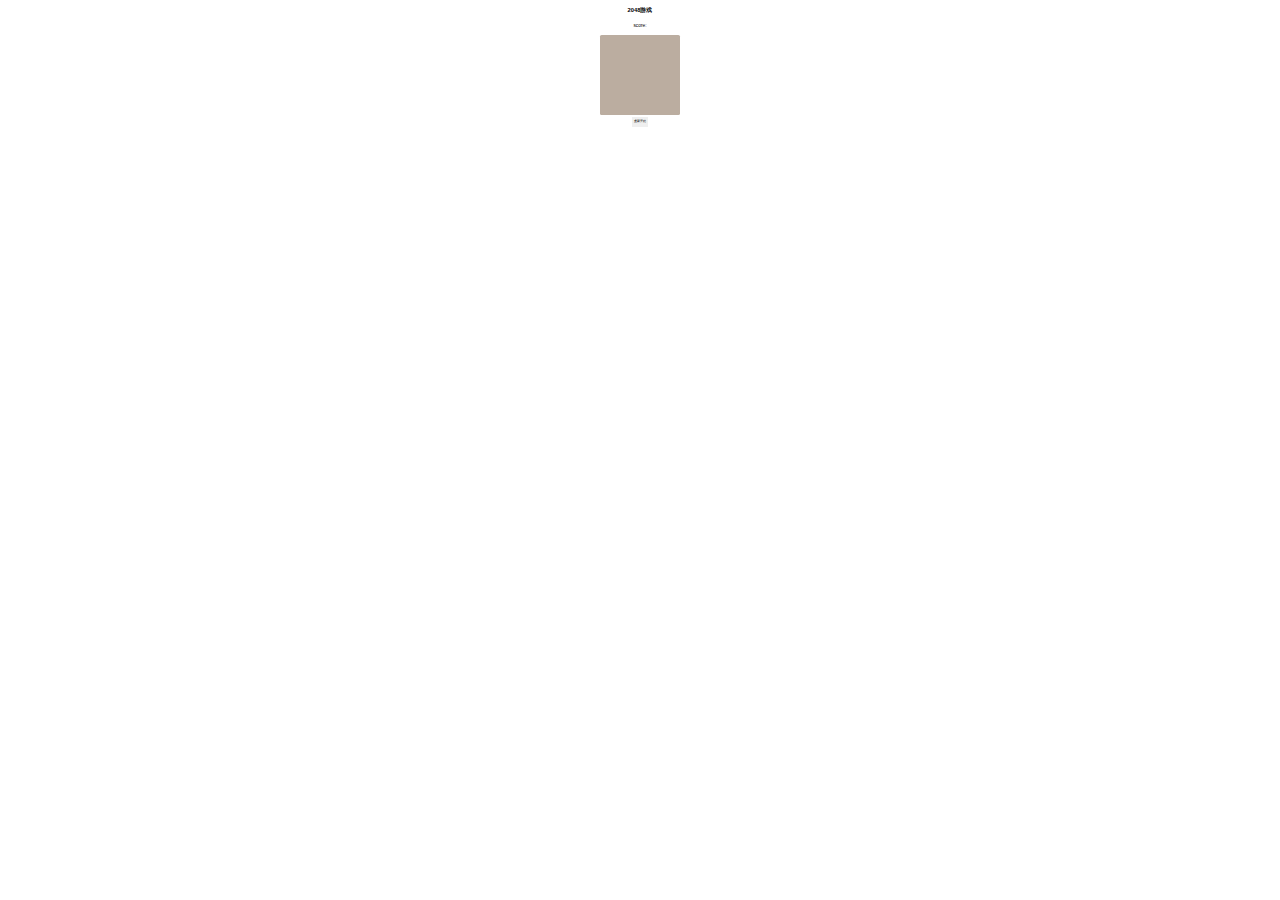
==== commit 6d703cf7: "README.md和剖析2048文档" ====
--- a/index.html
+++ b/index.html
@@ -10,15 +10,15 @@
         <!-- 视图结构 end -->
         <script src="assets/js/modules/viewport.js"></script>
         <script src="http://apps.bdimg.com/libs/jquery/2.1.4/jquery.min.js"></script>
-        <script src="assets/js/lib/square.js"></script>
-        <script src="assets/js/lib/layout_square.js"></script>
-        <script src="assets/js/lib/number_square.js"></script>
+        <script src="assets/js/modules/square.js"></script>
+        <script src="assets/js/modules/layout_square.js"></script>
+        <script src="assets/js/modules/number_square.js"></script>
 
         <script src="assets/js/modules/event.js"></script>
         <script src="assets/js/modules/swipe.js"></script>
 
-        <script src="assets/js/lib/canvas.js"></script>
-        <script src="assets/js/main.js"></script>
+        <script src="assets/js/modules/canvas.js"></script>
+        <script src="main.js"></script>
     </head>
     <body>
         <!-- 视图结构 start -->
